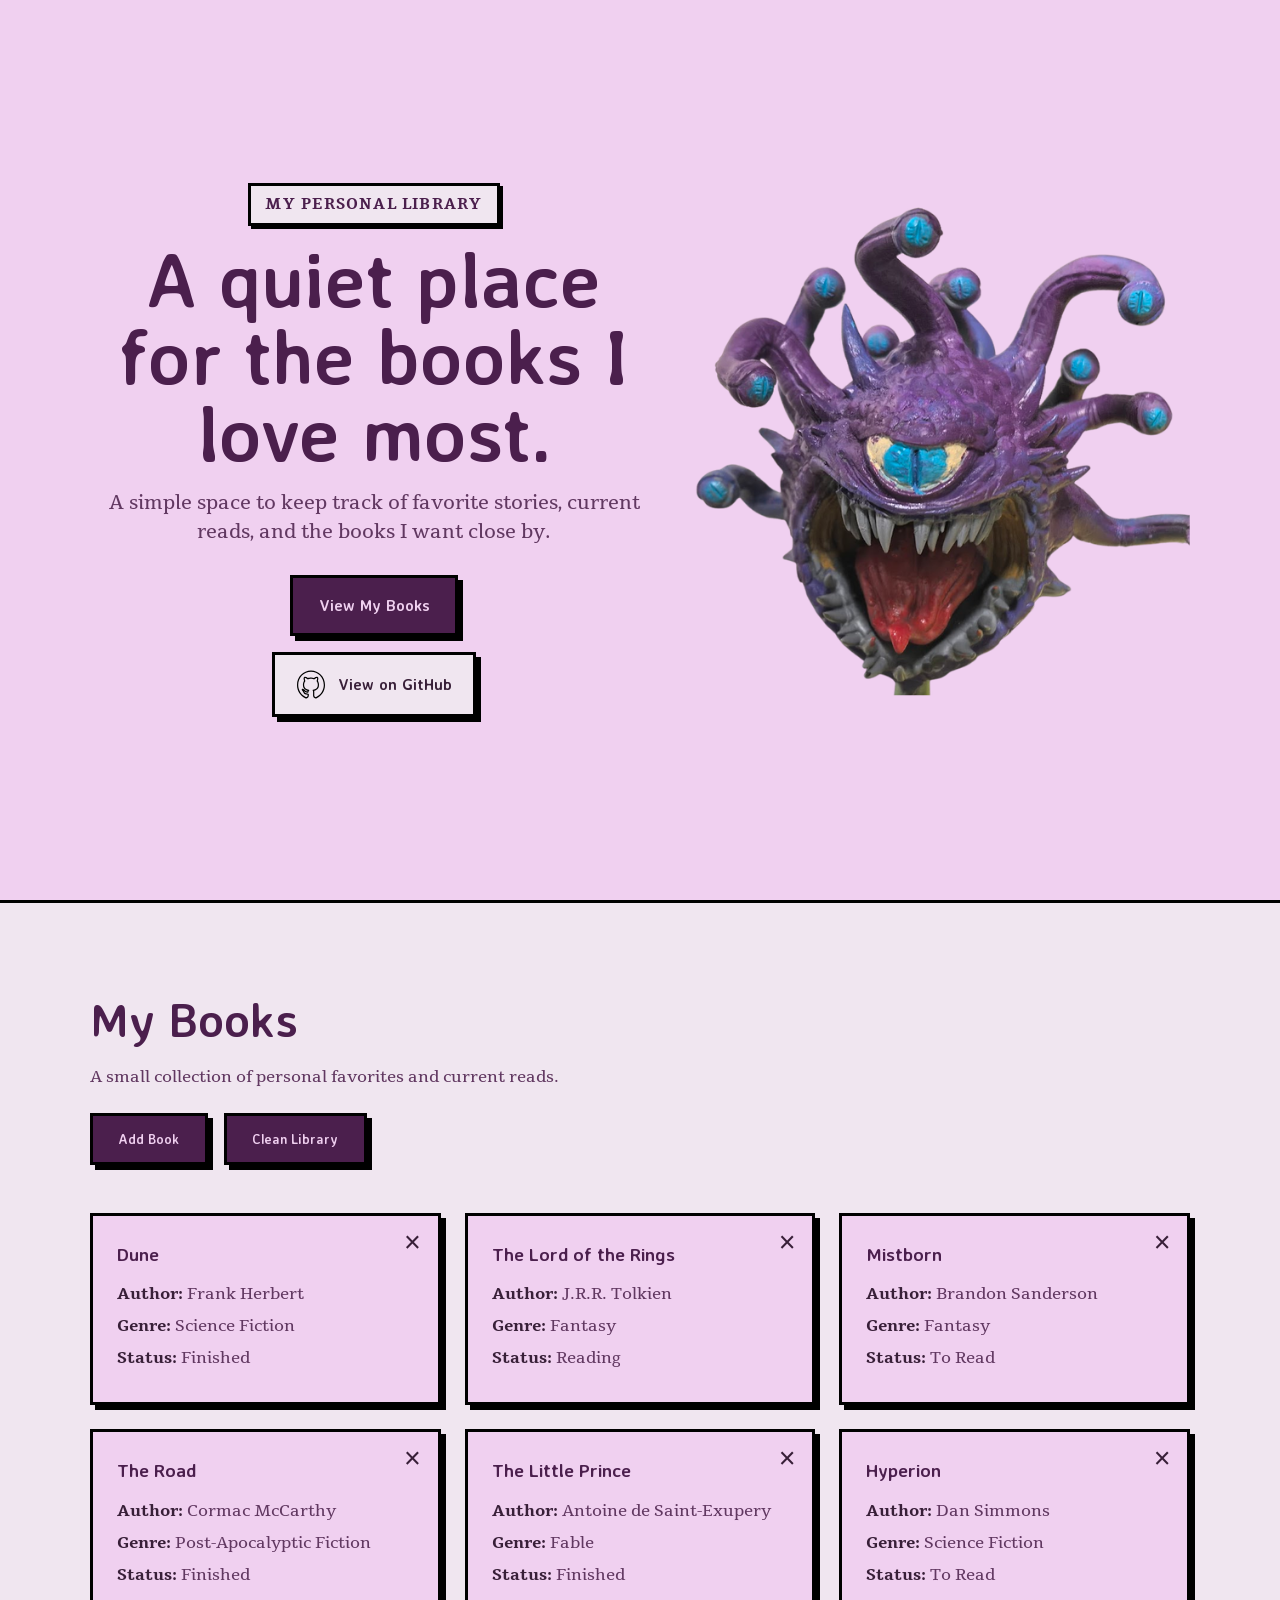
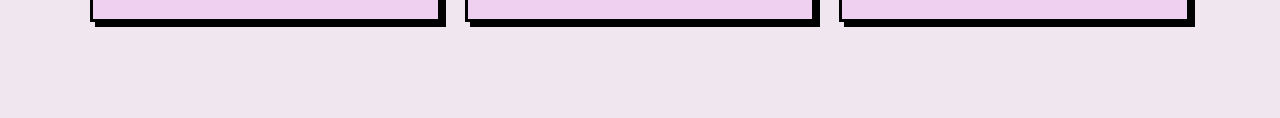
==== index.html @ dd58011f "Add index.html file for the personal library project" ====
<!DOCTYPE html>
<html lang="en">

<head>
    <meta charset="UTF-8" />
    <meta name="viewport" content="width=device-width, initial-scale=1.0" />
    <title>Personal Library</title>
    <link rel="stylesheet" href="styles.css" />
    <link rel="preconnect" href="https://fonts.googleapis.com">
    <link rel="preconnect" href="https://fonts.gstatic.com" crossorigin>
    <link href="https://fonts.googleapis.com/css2?family=Tienne:wght@400;700;900&display=swap" rel="stylesheet">
</head>

<body>
    <section class="hero">
        <div class="hero__content">
            <span class="eyebrow">My Personal Library</span>
            <h1>A quiet place for the books I love most.</h1>
            <p>
                A simple space to keep track of favorite stories, current reads, and the books I want close by.
            </p>

            <div class="hero__actions">
                <a href="#library" class="btn btn--primary">View My Books</a>
            </div>
            <a href="https://github.com/AlejandroNav/Library-Project" class="github-link" target="_blank" rel="noopener noreferrer">
                <img src="github-outline-fill.svg" alt="" class="github-link__icon">
                <span>View on GitHub</span>
            </a>
        </div>
        <div>
            <img class="hero-img hero__image" src="behold.png" alt="Purple beholder painted by a talented artist" />
        </div>
    </section>

    <section class="current-section" id="library">
        <div class="section-heading">
            <h2>My Books</h2>
            <p>A small collection of personal favorites and current reads.</p>
        </div>

        <div class="library-actions">
            <button id="btn1" class="btn btn--primary">Add Book</button>
            <button id="btn2" class="btn btn--primary">Clean Library</button>
        </div>

        <div class="current-grid" id="card-grid-section">

        </div>
    </section>
    <dialog id="book-dialog" class="book-dialog">
        <form id="book-form" class="book-form">
            <h3>Add a New Book</h3>

            <label for="title">Title</label>
            <input type="text" id="title" name="title" placeholder="Book title">

            <label for="author">Author</label>
            <input type="text" id="author" name="author" placeholder="Author name">

            <label for="genre">Genre</label>
            <input type="text" id="genre" name="genre" placeholder="Genre">

            <label for="pages">Pages</label>
            <input type="number" id="pages" name="pages" placeholder="Pages" min="0">

            <label for="status">Status</label>
            <select id="status" name="status">
                <option value="To Read">To Read</option>
                <option value="Reading">Reading</option>
                <option value="Finished">Finished</option>
            </select>

            <div class="dialog-actions">
                <button type="submit" class="btn btn--primary">Save Book</button>
                <button type="button" id="close-dialog" class="btn btn--primary">Cancel</button>
            </div>
        </form>
    </dialog>
    <script src="script.js"></script>
</body>

</html>
---- styles.css ----
@import url('https://fonts.googleapis.com/css2?family=Averia+Sans+Libre:wght@400;700&display=swap');

/* =========================================================
   DESIGN TOKENS
   Only non-color reusable values live here.
   Colors are written directly as rgb/rgba in the rules.
   ========================================================= */
:root {
    --border: 3px solid #000;
    --shadow-sm: 3px 3px 0 0 #000;
    --shadow: 5px 5px 0 0 #000;
    --shadow-lg: 8px 8px 0 0 #000;
    --radius: 0;
}

/* =========================================================
   RESET / BASE
   Basic cleanup so elements behave consistently.
   ========================================================= */
* {
    box-sizing: border-box;
    margin: 0;
    padding: 0;
}

body {
    font-family: "Tienne", serif;
    color: rgb(56, 31, 56);
    background: rgb(240, 208, 240);
    line-height: 1.5;
}

a {
    text-decoration: none;
    color: inherit;
}

/* Shared heading/display font for the more decorative UI parts */
.hero h1,
.section-heading h2,
.current-card h3,
.btn,
.book-form h3,
.github-link {
    font-family: "Averia Sans Libre", sans-serif;
}

/* =========================================================
   HERO SECTION
   Top landing section with intro text, image, and actions.
   ========================================================= */
.hero {
    min-height: 100vh;
    display: flex;
    align-items: center;
    justify-content: center;
    gap: 2rem;
    padding: 2rem 7vw;
    text-align: center;
    background: rgb(240, 208, 240);
}

.hero__content {
    max-width: 700px;
}

/* Small label above the main title */
.eyebrow {
    display: inline-block;
    margin-bottom: 1rem;
    padding: 0.45rem 0.9rem;
    color: rgb(75, 31, 77);
    background: rgb(240, 230, 240);
    font-size: 0.95rem;
    font-weight: 700;
    letter-spacing: 0.08em;
    text-transform: uppercase;
    border: var(--border);
    border-radius: var(--radius);
    box-shadow: var(--shadow-sm);
}

.hero h1 {
    font-size: clamp(2.8rem, 6vw, 5rem);
    line-height: 1;
    color: rgb(75, 31, 77);
    margin-bottom: 1rem;
}

.hero p {
    font-size: clamp(1rem, 1.5vw, 1.2rem);
    max-width: 58ch;
    margin: 0 auto 1.8rem;
    color: rgb(97, 56, 97);
}

/* Container for hero buttons/links */
.hero__actions {
    display: flex;
    justify-content: center;
    align-items: center;
    gap: 1rem;
    flex-wrap: wrap;
}

/* Hero image stays flexible and scales nicely */
.hero-img {
    width: clamp(200px, 40vw, 500px);
    height: auto;
    display: block;
}

/* =========================================================
   BUTTONS
   Main reusable button style used across the page.
   ========================================================= */
.btn {
    display: inline-block;
    padding: 0.95rem 1.6rem;
    margin-right: 0;
    margin-bottom: 1rem;
    font-weight: 700;
    cursor: pointer;

    background: rgb(75, 31, 77);
    color: rgb(240, 208, 240);

    border: var(--border);
    border-radius: var(--radius);
    box-shadow: var(--shadow);

    transition: transform 0.15s ease, box-shadow 0.15s ease;
}

/* Slight lift effect to match the bold paper-cutout style */
.btn:hover {
    transform: translate(-2px, -2px);
    box-shadow: var(--shadow-lg);
}

/* =========================================================
   GITHUB LINK
   Styled to feel like part of the same button system,
   but visually distinct from the primary CTA.
   ========================================================= */
.github-link {
    display: inline-flex;
    align-items: center;
    justify-content: center;
    gap: 0.75rem;
    padding: 0.95rem 1.3rem;
    font-weight: 700;

    color: rgb(56, 31, 56);
    background: rgb(240, 230, 240);

    border: var(--border);
    border-radius: var(--radius);
    box-shadow: var(--shadow);

    transition: transform 0.15s ease, box-shadow 0.15s ease;
}

.github-link:hover {
    transform: translate(-2px, -2px);
    box-shadow: var(--shadow-lg);
}

.github-link__icon {
    width: 1.85rem;
    height: 1.8rem;
    display: block;
    object-fit: contain;
}

/* =========================================================
   LIBRARY SECTION
   Section that contains the heading, action buttons,
   and the books grid.
   ========================================================= */
.current-section {
    padding: 5rem 7vw 6rem;
    background: rgb(240, 230, 240);
    border-top: var(--border);
}

.section-heading {
    max-width: 700px;
    margin-bottom: 1.5rem;
}

.section-heading h2 {
    font-size: clamp(2rem, 4vw, 3rem);
    color: rgb(75, 31, 77);
    margin-bottom: 0.6rem;
}

.section-heading p {
    color: rgb(97, 56, 97);
}

/* Buttons under the section title */
.library-actions {
    display: flex;
    gap: 1rem;
    flex-wrap: wrap;
    margin-bottom: 2rem;
}

/* Responsive book card grid */
.current-grid {
    display: grid;
    grid-template-columns: repeat(3, minmax(0, 1fr));
    gap: 1.5rem;
}

/* =========================================================
   BOOK CARDS
   Individual book panels rendered by JavaScript.
   ========================================================= */
.current-card {
    position: relative;
    padding: 1.5rem;

    background: rgb(240, 208, 240);
    border: var(--border);
    border-radius: var(--radius);
    box-shadow: var(--shadow);
}

/* Extra right padding leaves room for the close button */
.current-card h3 {
    color: rgb(75, 31, 77);
    margin-bottom: 0.9rem;
    padding-right: 2rem;
}

.current-card p {
    margin-bottom: 0.5rem;
    color: rgb(97, 56, 97);
}

.current-card strong {
    color: rgb(56, 31, 56);
}

/* Close button is absolutely positioned inside the card corner */
.card-close {
    position: absolute;
    top: 0.75rem;
    right: 0.75rem;

    border: none;
    background: transparent;
    color: rgb(56, 31, 56);

    font-size: 1.8rem;
    line-height: 1;
    cursor: pointer;
    padding: 0rem 0.3rem;
}

/* =========================================================
   DIALOG / MODAL
   Popup form for adding a new book.
   ========================================================= */
.book-dialog {
    width: min(90vw, 420px);
    max-width: 420px;
    padding: 0;

    color: rgb(56, 31, 56);
    background: rgba(240, 230, 240, 0.82);

    border: var(--border);
    box-shadow: var(--shadow-lg);

    /* Glass effect on the dialog itself */
    backdrop-filter: blur(10px);
    -webkit-backdrop-filter: blur(10px);
}

/* Center the dialog in the viewport when open */
.book-dialog[open] {
    position: fixed;
    inset: 0;
    margin: auto;
}

/* Darkened/blurry overlay behind the dialog */
.book-dialog::backdrop {
    background: rgba(40, 20, 40, 0.28);
    backdrop-filter: blur(6px);
    -webkit-backdrop-filter: blur(6px);
}

/* =========================================================
   FORM INSIDE DIALOG
   Layout and field styling for the modal form.
   ========================================================= */
.book-form {
    display: flex;
    flex-direction: column;
    gap: 0.75rem;
    padding: 1.5rem;
    background-color: rgb(253, 231, 249);
}

.book-form h3 {
    color: rgb(92, 44, 94);
    margin-bottom: 0.5rem;
    font-size: 2rem;
}

.book-form label {
    font-weight: 700;
    color: rgb(56, 31, 56);
}

.book-form input,
.book-form select {
    font: inherit;
    padding: 0.75rem 0.9rem;
    outline: none;

    color: rgb(56, 31, 56);
    background: rgb(230, 192, 230);

    border: var(--border);
}

.book-form input::placeholder {
    color: rgb(70, 34, 70);
}

/* Buttons row inside the modal */
.dialog-actions {
    display: flex;
    gap: 1rem;
    margin-top: 1rem;
}

/* Remove extra bottom spacing from buttons inside the dialog row */
.dialog-actions .btn {
    margin-bottom: 0;
}

/* =========================================================
   RESPONSIVE: TABLET AND BELOW
   Stack hero layout and reduce grid columns.
   ========================================================= */
@media (max-width: 900px) {
    .hero {
        flex-direction: column;
        gap: 2rem;
        padding-top: 3rem;
        padding-bottom: 3rem;
    }

    .hero__content {
        max-width: 100%;
    }

    .hero-img {
        width: min(80vw, 360px);
    }

    .current-grid {
        grid-template-columns: 1fr;
    }
}

/* =========================================================
   RESPONSIVE: MOBILE
   Make actions/buttons stack vertically and tighten spacing.
   ========================================================= */
@media (max-width: 600px) {
    .hero h1 {
        line-height: 1.1;
    }

    .hero,
    .current-section {
        padding-left: 1.25rem;
        padding-right: 1.25rem;
    }

    .hero__actions,
    .library-actions,
    .dialog-actions {
        flex-direction: column;
        align-items: stretch;
    }

    .btn,
    .github-link {
        width: 100%;
        text-align: center;
        justify-content: center;
    }

    .book-form {
        padding: 1rem;
    }

    .book-dialog {
        width: min(92vw, 420px);
    }
}
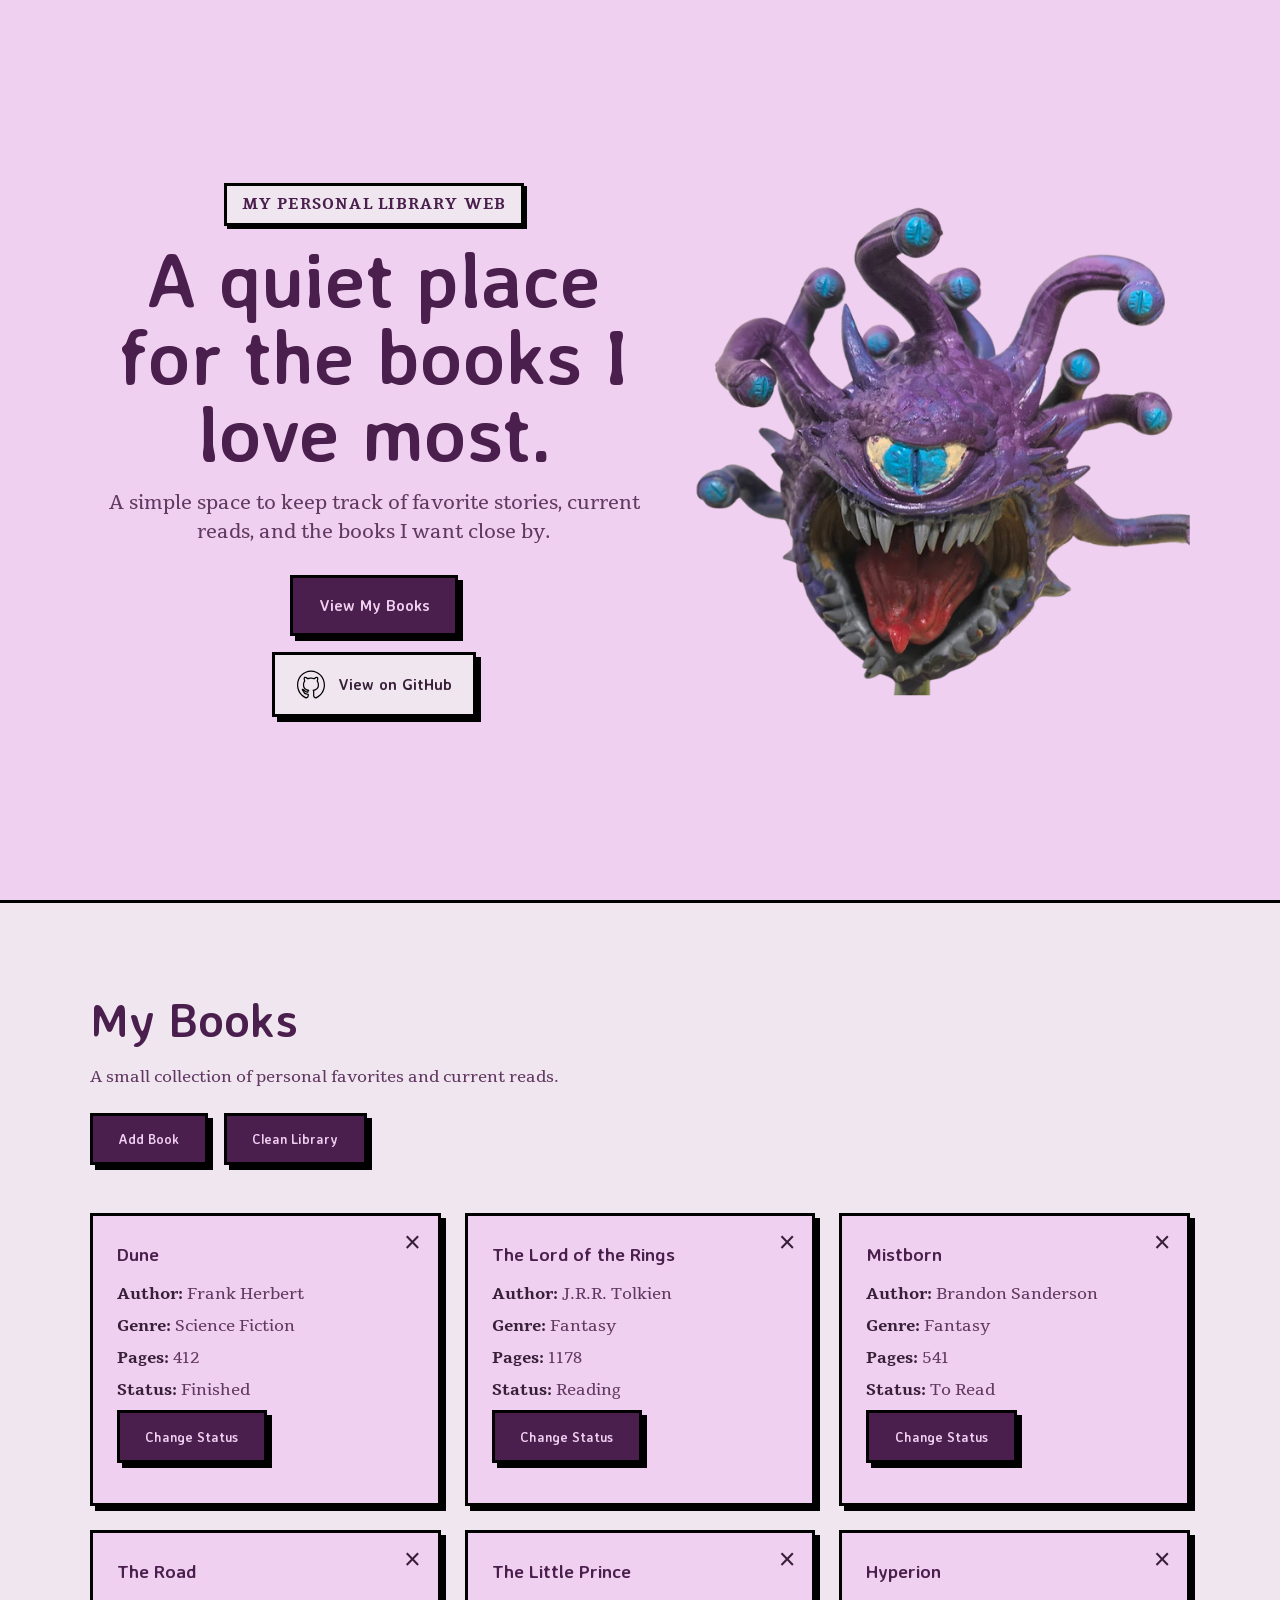
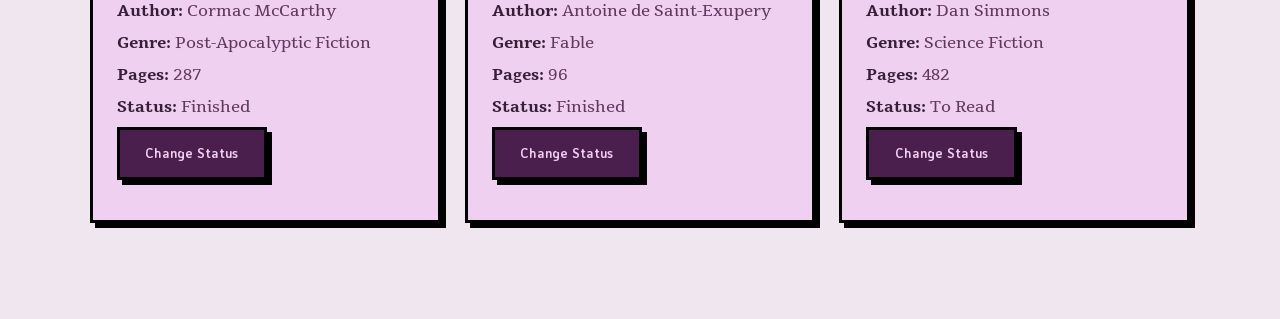
==== commit 566d6a7b: "minor change" ====
--- a/index.html
+++ b/index.html
@@ -14,7 +14,7 @@
 <body>
     <section class="hero">
         <div class="hero__content">
-            <span class="eyebrow">My Personal Library</span>
+            <span class="eyebrow">My Personal Library Web</span>
             <h1>A quiet place for the books I love most.</h1>
             <p>
                 A simple space to keep track of favorite stories, current reads, and the books I want close by.
